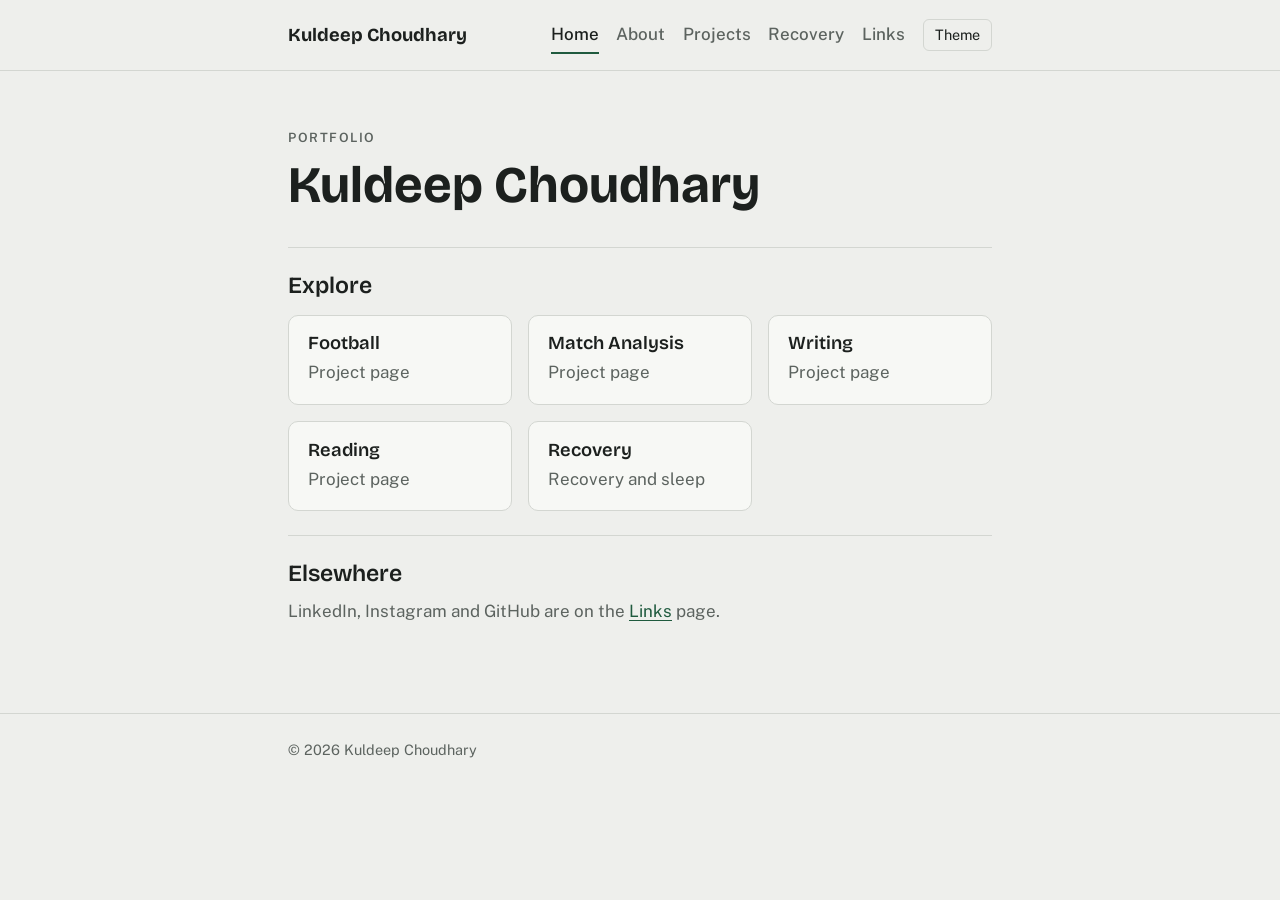
==== index.html @ 937ed478 "Add files via upload" ====
<!doctype html>
<html lang="en">
<head>
<meta charset="utf-8">
<meta name="viewport" content="width=device-width, initial-scale=1">
<title>Kuldeep Choudhary</title>
<meta name="description" content="Portfolio of Kuldeep Choudhary.">
<link rel="preconnect" href="https://fonts.googleapis.com"><link rel="preconnect" href="https://fonts.gstatic.com" crossorigin><link rel="stylesheet" href="https://fonts.googleapis.com/css2?family=Bricolage+Grotesque:opsz,wght@12..96,600;12..96,700&family=Public+Sans:wght@400;500;600&display=swap">
<link rel="stylesheet" href="style.css">
<script>try{var t=localStorage.getItem("theme");if(t)document.documentElement.setAttribute("data-theme",t)}catch(e){}</script>
</head>
<body>
<header class="site-header">
  <div class="wrap bar">
    <a class="brand" href="index.html">Kuldeep Choudhary</a>
    <nav class="nav" aria-label="Main">
      <a href="index.html" aria-current="page">Home</a>
      <a href="about.html">About</a>
      <a href="projects.html">Projects</a>
      <a href="recovery.html">Recovery</a>
      <a href="links.html">Links</a>
      <button class="theme-btn" id="theme-btn" type="button" aria-label="Switch light or dark theme">Theme</button>
    </nav>
  </div>
</header>
<main class="wrap">

<section class="hero">
  <p class="eyebrow">Portfolio</p>
  <h1>Kuldeep Choudhary</h1>
</section>

<section class="block">
  <h2>Explore</h2>
  <div class="cards">
<a class="card" href="projects/football.html">
      <h3>Football</h3>
      <p class="muted">Project page</p>
    </a>
<a class="card" href="projects/match-analysis.html">
      <h3>Match Analysis</h3>
      <p class="muted">Project page</p>
    </a>
<a class="card" href="projects/writing.html">
      <h3>Writing</h3>
      <p class="muted">Project page</p>
    </a>
<a class="card" href="projects/reading.html">
      <h3>Reading</h3>
      <p class="muted">Project page</p>
    </a>
    <a class="card" href="recovery.html">
      <h3>Recovery</h3>
      <p class="muted">Recovery and sleep</p>
    </a>
  </div>
</section>

<section class="block">
  <h2>Elsewhere</h2>
  <p class="muted">LinkedIn, Instagram and GitHub are on the <a href="links.html">Links</a> page.</p>
</section>

</main>
<footer class="site-footer">
  <div class="wrap"><p>&copy; 2026 Kuldeep Choudhary</p></div>
</footer>
<script src="script.js"></script>
</body>
</html>
---- style.css ----
/* Layout: one calm text column, generous space, plain cards.
   Palette: stone neutrals with a pitch-green accent. */
:root {
  --bg: #eeefec;
  --surface: #f7f8f5;
  --fg: #1c201e;
  --muted: #5c635f;
  --line: #d3d6d1;
  --accent: #1f5a3e;
  --accent-fg: #ffffff;
  --ph-bg: #fff6d6;
  --ph-line: #c9a227;
  --ph-fg: #5a4600;
  --font-display: "Bricolage Grotesque", "Helvetica Neue", Arial, sans-serif;
  --font-body: "Public Sans", "Segoe UI", Arial, sans-serif;
}
@media (prefers-color-scheme: dark) {
  :root:not([data-theme="light"]) {
    --bg: #131615; --surface: #1b1f1d; --fg: #e9ebe7; --muted: #a0a7a2;
    --line: #2f3532; --accent: #6fcf9f; --accent-fg: #0f1a14;
    --ph-bg: #2a2410; --ph-line: #8a7220; --ph-fg: #e6cf7a;
    color-scheme: dark;
  }
}
:root[data-theme="dark"] {
  --bg: #131615; --surface: #1b1f1d; --fg: #e9ebe7; --muted: #a0a7a2;
  --line: #2f3532; --accent: #6fcf9f; --accent-fg: #0f1a14;
  --ph-bg: #2a2410; --ph-line: #8a7220; --ph-fg: #e6cf7a;
  color-scheme: dark;
}

* { box-sizing: border-box; }
html { -webkit-text-size-adjust: 100%; }
body {
  margin: 0; background: var(--bg); color: var(--fg);
  font-family: var(--font-body); font-size: 1.0625rem; line-height: 1.65;
}
.wrap {
  width: 100%; max-width: 46rem; margin-inline: auto;
  padding-left: max(16px, env(safe-area-inset-left, 0px));
  padding-right: max(16px, env(safe-area-inset-right, 0px));
}
a { color: var(--accent); text-underline-offset: 3px; }
a:focus-visible, button:focus-visible { outline: 3px solid var(--accent); outline-offset: 3px; border-radius: 4px; }

.site-header { border-bottom: 1px solid var(--line); }
.bar { display: flex; flex-wrap: wrap; align-items: center; justify-content: space-between; gap: 0.5rem 1.5rem; padding-block: 1rem; }
.brand { font-family: var(--font-display); font-weight: 700; font-size: 1.15rem; color: var(--fg); text-decoration: none; }
.nav { display: flex; flex-wrap: wrap; align-items: center; gap: 0.25rem 1.1rem; }
.nav a { color: var(--muted); text-decoration: none; font-weight: 500; padding-block: 0.25rem; border-bottom: 2px solid transparent; }
.nav a:hover { color: var(--fg); }
.nav a[aria-current="page"] { color: var(--fg); border-bottom-color: var(--accent); }
.theme-btn { font: inherit; font-size: 0.9rem; color: var(--fg); background: transparent; border: 1px solid var(--line); border-radius: 6px; padding: 0.2rem 0.7rem; cursor: pointer; }
.theme-btn:hover { background: var(--surface); }

main { padding-block: 2.5rem 4rem; }
.hero { padding-block: 1rem 2rem; }
.eyebrow { margin: 0 0 0.5rem; font-size: 0.8rem; letter-spacing: 0.12em; text-transform: uppercase; color: var(--muted); font-weight: 600; }
h1, h2, h3 { font-family: var(--font-display); line-height: 1.15; text-wrap: balance; margin: 0; }
h1 { font-size: clamp(2.1rem, 6vw, 3.2rem); font-weight: 700; }
h2 { font-size: 1.45rem; font-weight: 600; margin-bottom: 0.6rem; }
h3 { font-size: 1.15rem; font-weight: 600; }
.block { padding-block: 1.5rem; border-top: 1px solid var(--line); }
.prose { max-width: 65ch; }
.muted { color: var(--muted); margin: 0.25rem 0 0; }
.prose p { margin: 0 0 1rem; }
.back { margin: 0 0 1rem; font-size: 0.95rem; }

.cards { display: grid; grid-template-columns: repeat(auto-fit, minmax(13rem, 1fr)); gap: 1rem; margin-top: 1rem; }
.cards.single { grid-template-columns: 1fr; }
.card { display: block; min-width: 0; padding: 1.1rem 1.2rem; background: var(--surface); border: 1px solid var(--line); border-radius: 10px; color: var(--fg); text-decoration: none; transition: border-color 0.15s; }
.card:hover { border-color: var(--accent); }
.card:hover h3 { color: var(--accent); }

.meta { display: grid; grid-template-columns: repeat(auto-fit, minmax(10rem, 1fr)); gap: 0.75rem 1.5rem; margin: 1.5rem 0 0; }
.meta dt { font-size: 0.78rem; letter-spacing: 0.1em; text-transform: uppercase; color: var(--muted); font-weight: 600; }
.meta dd { margin: 0.1rem 0 0; }

/* Placeholders: bright on purpose so nothing is forgotten */
.ph { background: var(--ph-bg); color: var(--ph-fg); border: 1px dashed var(--ph-line); border-radius: 8px; padding: 0.75rem 1rem; margin: 0.5rem 0 0; font-size: 0.98rem; }
.ph-tag { display: block; font-size: 0.72rem; letter-spacing: 0.1em; text-transform: uppercase; font-weight: 700; margin-bottom: 0.2rem; }
.ph-inline { background: var(--ph-bg); color: var(--ph-fg); border: 1px dashed var(--ph-line); border-radius: 6px; padding: 0.05rem 0.5rem; font-size: 0.95rem; }

.link-list { list-style: none; margin: 0; padding: 0; display: grid; gap: 0.75rem; }
.link-list li { display: flex; flex-wrap: wrap; align-items: baseline; gap: 0.25rem 1rem; padding-bottom: 0.75rem; border-bottom: 1px solid var(--line); }
.link-label { font-weight: 600; min-width: 14rem; }

.site-footer { border-top: 1px solid var(--line); padding-block: 1.5rem; color: var(--muted); font-size: 0.9rem; }
.site-footer p { margin: 0; }

@media (prefers-reduced-motion: reduce) { * { transition: none !important; } }
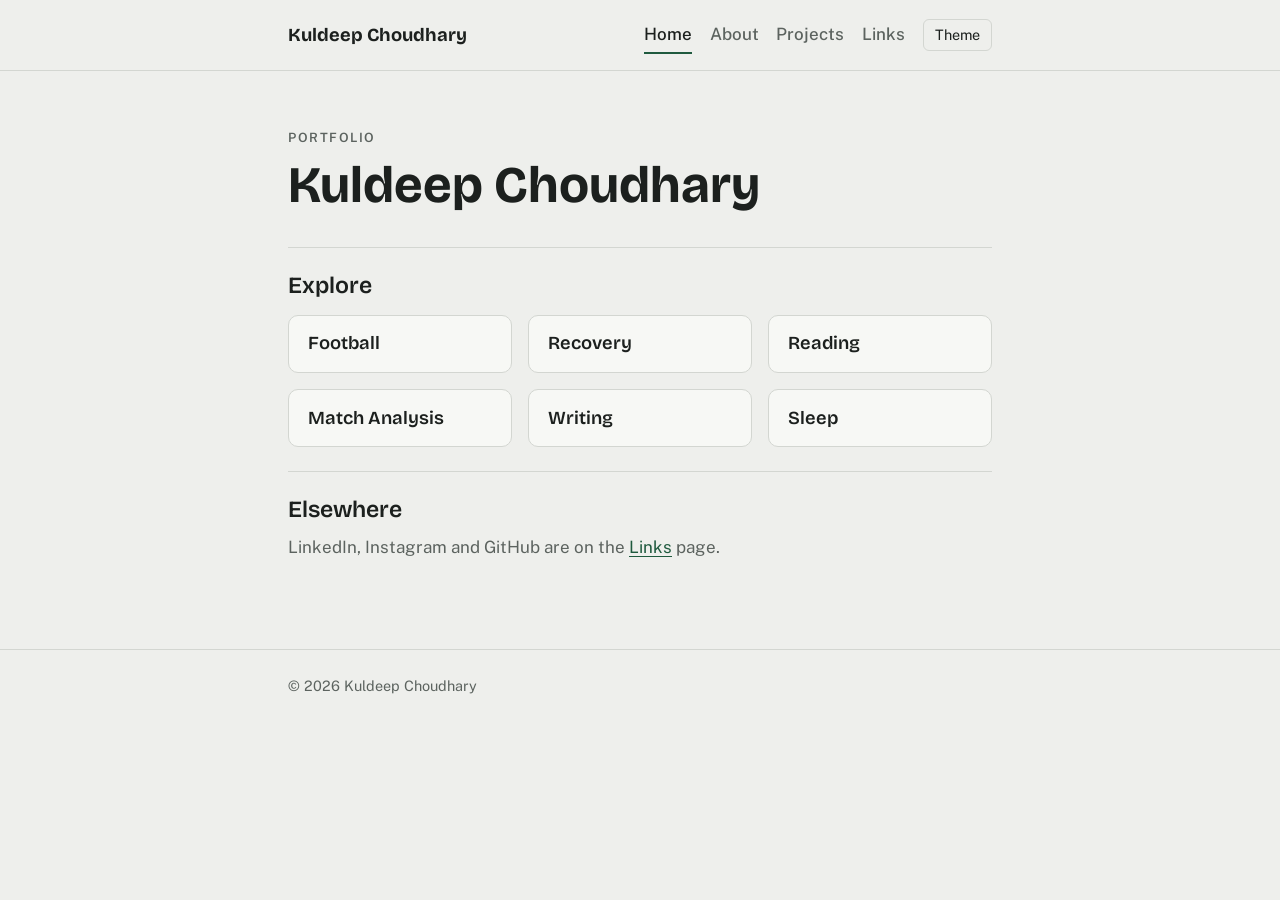
==== commit 07f16b49: "Add files via upload" ====
--- a/index.html
+++ b/index.html
@@ -17,7 +17,6 @@
       <a href="index.html" aria-current="page">Home</a>
       <a href="about.html">About</a>
       <a href="projects.html">Projects</a>
-      <a href="recovery.html">Recovery</a>
       <a href="links.html">Links</a>
       <button class="theme-btn" id="theme-btn" type="button" aria-label="Switch light or dark theme">Theme</button>
     </nav>
@@ -29,33 +28,17 @@
   <p class="eyebrow">Portfolio</p>
   <h1>Kuldeep Choudhary</h1>
 </section>
-
 <section class="block">
   <h2>Explore</h2>
   <div class="cards">
-<a class="card" href="projects/football.html">
-      <h3>Football</h3>
-      <p class="muted">Project page</p>
-    </a>
-<a class="card" href="projects/match-analysis.html">
-      <h3>Match Analysis</h3>
-      <p class="muted">Project page</p>
-    </a>
-<a class="card" href="projects/writing.html">
-      <h3>Writing</h3>
-      <p class="muted">Project page</p>
-    </a>
-<a class="card" href="projects/reading.html">
-      <h3>Reading</h3>
-      <p class="muted">Project page</p>
-    </a>
-    <a class="card" href="recovery.html">
-      <h3>Recovery</h3>
-      <p class="muted">Recovery and sleep</p>
-    </a>
+    <a class="card" href="projects/football.html"><h3>Football</h3></a>
+    <a class="card" href="recovery.html"><h3>Recovery</h3></a>
+    <a class="card" href="projects/reading.html"><h3>Reading</h3></a>
+    <a class="card" href="projects/match-analysis.html"><h3>Match Analysis</h3></a>
+    <a class="card" href="projects/writing.html"><h3>Writing</h3></a>
+    <a class="card" href="sleep.html"><h3>Sleep</h3></a>
   </div>
 </section>
-
 <section class="block">
   <h2>Elsewhere</h2>
   <p class="muted">LinkedIn, Instagram and GitHub are on the <a href="links.html">Links</a> page.</p>
